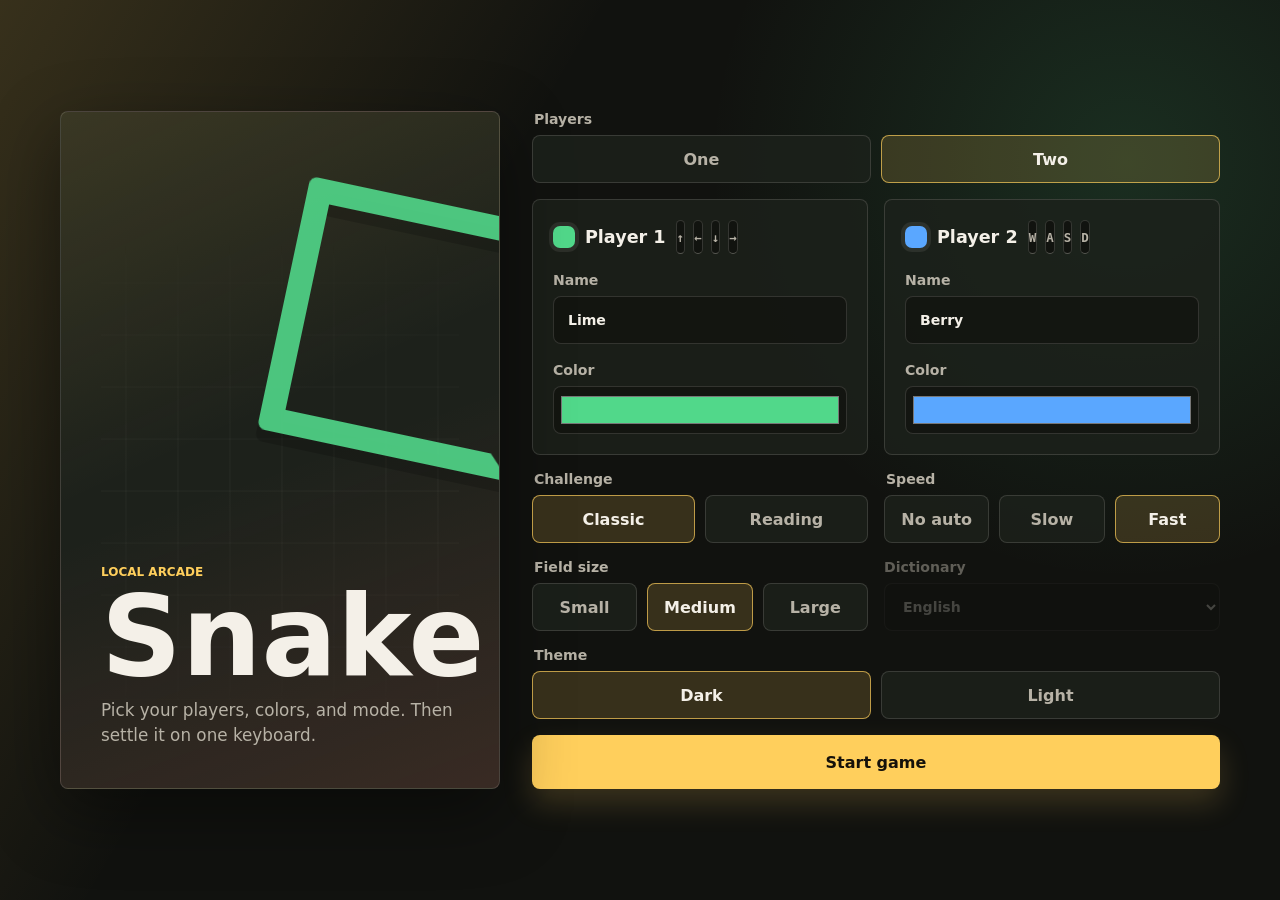
==== index.html @ 1e45e412 "refactor folder structure" ====
<!doctype html>
<html lang="en">
  <head>
    <meta charset="utf-8">
    <meta name="viewport" content="width=device-width, initial-scale=1">
    <title>Local Snake</title>
    <link rel="stylesheet" href="styles/common.css">
    <link rel="stylesheet" href="styles/setup.css">
    <link rel="stylesheet" href="styles/game.css">
  </head>
  <body>
    <main class="shell">
      <section id="setupScreen" class="setup-screen" aria-labelledby="setupTitle">
        <div class="setup-copy">
          <p class="eyebrow">Local arcade</p>
          <h1 id="setupTitle">Snake</h1>
          <p class="lede">Pick your players, colors, and mode. Then settle it on one keyboard.</p>
        </div>

        <form id="setupForm" class="setup-form">
          <fieldset class="mode-picker">
            <legend>Players</legend>
            <label>
              <input type="radio" name="mode" value="1">
              <span>One</span>
            </label>
            <label>
              <input type="radio" name="mode" value="2" checked>
              <span>Two</span>
            </label>
          </fieldset>

          <div class="player-grid">
            <section class="player-panel" aria-labelledby="playerOneTitle">
              <div class="player-heading">
                <span class="player-mark" data-player="0"></span>
                <h2 id="playerOneTitle">Player 1</h2>
                <div class="key-row" data-controls-player="0" aria-label="Player 1 controls"></div>
              </div>

              <label class="field">
                <span>Name</span>
                <input id="playerOneName" name="playerOneName" type="text" maxlength="16" autocomplete="off" value="Lime">
              </label>

              <label class="field">
                <span>Color</span>
                <input id="playerOneColor" name="playerOneColor" type="color" value="#51d88a">
              </label>

            </section>

            <section class="player-panel" id="playerTwoPanel" aria-labelledby="playerTwoTitle">
              <div class="player-heading">
                <span class="player-mark" data-player="1"></span>
                <h2 id="playerTwoTitle">Player 2</h2>
                <div class="key-row" data-controls-player="1" aria-label="Player 2 controls"></div>
              </div>

              <label class="field">
                <span>Name</span>
                <input id="playerTwoName" name="playerTwoName" type="text" maxlength="16" autocomplete="off" value="Berry">
              </label>

              <label class="field">
                <span>Color</span>
                <input id="playerTwoColor" name="playerTwoColor" type="color" value="#5aa7ff">
              </label>
            </section>
          </div>

          <div class="settings-grid">
            <fieldset class="setting-picker setting-picker--two">
              <legend>Challenge</legend>
              <label>
                <input type="radio" name="challenge" value="classic" checked>
                <span>Classic</span>
              </label>
              <label>
                <input type="radio" name="challenge" value="reading">
                <span>Reading</span>
              </label>
            </fieldset>

            <fieldset class="setting-picker setting-picker--three">
              <legend>Speed</legend>
              <label>
                <input type="radio" name="speed" value="manual">
                <span>No auto</span>
              </label>
              <label>
                <input type="radio" name="speed" value="slow">
                <span>Slow</span>
              </label>
              <label>
                <input type="radio" name="speed" value="fast" checked>
                <span>Fast</span>
              </label>
            </fieldset>

            <fieldset class="setting-picker setting-picker--three">
              <legend>Field size</legend>
              <label>
                <input type="radio" name="fieldSize" value="small">
                <span>Small</span>
              </label>
              <label>
                <input type="radio" name="fieldSize" value="medium" checked>
                <span>Medium</span>
              </label>
              <label>
                <input type="radio" name="fieldSize" value="large">
                <span>Large</span>
              </label>
            </fieldset>

            <label class="field setting-field" id="dictionaryField">
              <span>Dictionary</span>
              <select id="dictionarySelect" name="dictionaryId"></select>
            </label>

            <fieldset class="setting-picker setting-picker--two setting-picker--wide">
              <legend>Theme</legend>
              <label>
                <input type="radio" name="theme" value="dark" checked>
                <span>Dark</span>
              </label>
              <label>
                <input type="radio" name="theme" value="light">
                <span>Light</span>
              </label>
            </fieldset>
          </div>

          <button class="primary-button" type="submit">Start game</button>
        </form>
      </section>

      <section id="gameScreen" class="game-screen is-hidden" aria-labelledby="gameTitle">
        <header class="game-header">
          <div id="readingPrompt" class="reading-prompt is-hidden" aria-live="polite">
            <strong id="targetWord">APPLE</strong>
          </div>
          <div class="scoreboard" id="scoreboard" aria-live="polite"></div>
          <div class="toolbar" aria-label="Game controls">
            <button id="pauseButton" class="icon-button" type="button" aria-label="Pause">
              <span aria-hidden="true">||</span>
            </button>
            <button id="restartButton" class="icon-button" type="button" aria-label="Restart">
              <span aria-hidden="true">&#8635;</span>
            </button>
            <button id="setupButton" class="icon-button" type="button" aria-label="Setup">
              <span aria-hidden="true">&#9881;</span>
            </button>
          </div>
        </header>

        <div class="arena-wrap">
          <canvas id="gameCanvas" width="960" height="672"></canvas>
          <div id="overlay" class="overlay is-hidden" role="status" aria-live="assertive">
            <p id="overlayKicker" class="eyebrow">Paused</p>
            <h2 id="overlayTitle">Game paused</h2>
            <p id="overlayText">Press resume when you are ready.</p>
            <button id="overlayButton" class="primary-button" type="button">Resume</button>
          </div>
        </div>
      </section>
    </main>

    <script src="src/boot.js"></script>
  </body>
</html>
---- styles/common.css ----
:root {
  color-scheme: dark;
  --bg: #11120f;
  --panel: #1d211b;
  --panel-strong: #252b23;
  --text: #f4f0e8;
  --muted: #b7b2a6;
  --line: rgba(244, 240, 232, 0.14);
  --shadow: 0 24px 70px rgba(0, 0, 0, 0.42);
  --accent: #ffcf5c;
  --danger: #ff6f61;
  --surface: rgba(29, 33, 27, 0.82);
  --surface-strong: rgba(17, 18, 15, 0.72);
  --key-bg: rgba(17, 18, 15, 0.86);
  --key-border: rgba(244, 240, 232, 0.16);
  --key-border-strong: rgba(244, 240, 232, 0.3);
  --canvas-bg: #090a08;
  --canvas-grid: rgba(244, 240, 232, 0.18);
  --canvas-border: rgba(255, 207, 92, 0.34);
  --overlay-bg: rgba(9, 10, 8, 0.78);
  --dead-snake: #74756d;
  --eye: #11120f;
  --dead-eye: #2f312b;
  --skull: #f4f0e8;
  --skull-detail: #11120f;
  --font-body: Inter, ui-sans-serif, system-ui, -apple-system, BlinkMacSystemFont, "Segoe UI", sans-serif;
  --font-mono: ui-monospace, SFMono-Regular, Menlo, Monaco, Consolas, monospace;
  --page-max-width: 1160px;
  --page-gutter: 32px;
  --page-padding-block: 32px;
  --radius: 8px;
  --radius-small: 7px;
  --control-height: 48px;
  --primary-button-height: 54px;
  --icon-button-size: 46px;
  --title-size: clamp(3rem, 9vw, 7rem);
  --game-title-size: clamp(2.2rem, 7vw, 4.8rem);
  --target-word-size: clamp(1.6rem, 5vw, 2.8rem);
}

:root[data-theme="light"] {
  color-scheme: light;
  --bg: #f4f0e8;
  --panel: #fffaf0;
  --panel-strong: #f1eadf;
  --text: #171a14;
  --muted: #62685f;
  --line: rgba(17, 18, 15, 0.16);
  --shadow: 0 24px 70px rgba(42, 35, 22, 0.18);
  --accent: #c98217;
  --danger: #c94f42;
  --surface: rgba(255, 252, 245, 0.9);
  --surface-strong: rgba(255, 255, 255, 0.74);
  --key-bg: rgba(248, 244, 235, 0.94);
  --key-border: rgba(17, 18, 15, 0.16);
  --key-border-strong: rgba(17, 18, 15, 0.28);
  --canvas-bg: #faf6ec;
  --canvas-grid: rgba(55, 59, 50, 0.22);
  --canvas-border: rgba(201, 130, 23, 0.5);
  --overlay-bg: rgba(250, 246, 236, 0.82);
  --dead-snake: #9b9d92;
  --eye: #11120f;
  --dead-eye: #676a61;
  --skull: #171a14;
  --skull-detail: #faf6ec;
}

* {
  box-sizing: border-box;
}

html,
body {
  min-height: 100%;
}

body {
  margin: 0;
  color: var(--text);
  font-family: var(--font-body);
  background:
    linear-gradient(120deg, rgba(255, 207, 92, 0.16), transparent 34%),
    radial-gradient(circle at 88% 18%, rgba(81, 216, 138, 0.14), transparent 31%),
    var(--bg);
}

button,
input,
select {
  font: inherit;
}

button {
  cursor: pointer;
}

.shell {
  width: min(var(--page-max-width), calc(100% - var(--page-gutter)));
  min-height: 100vh;
  margin: 0 auto;
  padding: var(--page-padding-block) 0;
  display: grid;
  place-items: center;
}

.setup-screen,
.game-screen {
  width: 100%;
}

.eyebrow {
  margin: 0 0 8px;
  color: var(--accent);
  font-size: 0.75rem;
  font-weight: 800;
  letter-spacing: 0;
  text-transform: uppercase;
}

h1,
h2,
p {
  margin-top: 0;
}

h1 {
  margin-bottom: 12px;
  font-size: var(--title-size);
  line-height: 0.88;
  letter-spacing: 0;
}

h2 {
  margin-bottom: 0;
  font-size: 1.1rem;
  letter-spacing: 0;
}

.player-mark {
  width: 22px;
  height: 22px;
  flex: 0 0 auto;
  border-radius: var(--radius-small);
  background: var(--snake-color, #51d88a);
  box-shadow: 0 0 0 4px rgba(244, 240, 232, 0.08);
}

.primary-button {
  min-height: var(--primary-button-height);
  border: 0;
  border-radius: var(--radius);
  padding: 0 22px;
  color: #15110a;
  background: var(--accent);
  font-weight: 900;
  box-shadow: 0 14px 30px rgba(255, 207, 92, 0.18);
}

.mode-picker input:focus-visible + span,
.setting-picker input:focus-visible + span,
.primary-button:focus-visible,
.icon-button:focus-visible,
.field input:focus-visible,
.field select:focus-visible {
  outline: 3px solid rgba(255, 207, 92, 0.56);
  outline-offset: 3px;
}

.is-hidden {
  display: none !important;
}

@media (max-width: 840px) {
  .shell {
    width: min(100% - 20px, 720px);
    padding: 16px 0;
  }
}

@media (max-width: 520px) {
  .shell {
    width: 100%;
    padding: 0;
  }

  .primary-button {
    border-radius: 0;
  }
}
---- styles/setup.css ----
.setup-screen {
  display: grid;
  grid-template-columns: minmax(260px, 0.78fr) minmax(320px, 1.22fr);
  gap: 32px;
  align-items: stretch;
}

.setup-copy {
  min-height: 560px;
  padding: 40px;
  border: 1px solid var(--line);
  background:
    linear-gradient(155deg, rgba(255, 207, 92, 0.13), transparent 45%),
    linear-gradient(340deg, rgba(255, 111, 97, 0.12), transparent 48%),
    var(--panel);
  border-radius: var(--radius);
  box-shadow: var(--shadow);
  display: flex;
  flex-direction: column;
  justify-content: flex-end;
  overflow: hidden;
  position: relative;
}

.setup-copy::before {
  content: "";
  position: absolute;
  inset: 40px;
  border-radius: var(--radius);
  background:
    linear-gradient(90deg, transparent 46%, rgba(244, 240, 232, 0.1) 48%, transparent 50%),
    linear-gradient(0deg, transparent 46%, rgba(244, 240, 232, 0.1) 48%, transparent 50%);
  background-size: 52px 52px;
  mask-image: linear-gradient(180deg, transparent 8%, black 55%, transparent);
  opacity: 0.45;
}

.setup-copy::after {
  content: "";
  width: 210px;
  height: 210px;
  border: 24px solid rgba(81, 216, 138, 0.9);
  border-right-color: transparent;
  border-radius: var(--radius);
  position: absolute;
  right: -40px;
  top: 88px;
  transform: rotate(12deg);
  filter: drop-shadow(0 12px 0 rgba(0, 0, 0, 0.2));
}

.setup-copy > * {
  position: relative;
  z-index: 1;
}

.lede {
  max-width: 390px;
  margin-bottom: 0;
  color: var(--muted);
  font-size: 1.05rem;
  line-height: 1.5;
}

.setup-form {
  display: grid;
  gap: 16px;
}

fieldset {
  margin: 0;
  padding: 0;
  border: 0;
}

.mode-picker,
.setting-picker {
  display: grid;
  gap: 10px;
}

.mode-picker {
  grid-template-columns: repeat(2, minmax(0, 1fr));
}

.setting-picker--two {
  grid-template-columns: repeat(2, minmax(0, 1fr));
}

.setting-picker--three {
  grid-template-columns: repeat(3, minmax(0, 1fr));
}

.mode-picker legend,
.setting-picker legend {
  grid-column: 1 / -1;
  margin-bottom: 8px;
  color: var(--muted);
  font-size: 0.88rem;
  font-weight: 700;
}

.mode-picker label,
.setting-picker label {
  position: relative;
}

.mode-picker input,
.setting-picker input {
  position: absolute;
  opacity: 0;
}

.mode-picker span,
.setting-picker span {
  min-height: 48px;
  border: 1px solid var(--line);
  border-radius: var(--radius);
  background: var(--surface);
  display: grid;
  place-items: center;
  color: var(--muted);
  font-weight: 800;
  transition:
    border-color 160ms ease,
    background 160ms ease,
    color 160ms ease,
    transform 160ms ease;
}

.mode-picker input:checked + span,
.setting-picker input:checked + span {
  border-color: rgba(255, 207, 92, 0.68);
  background: rgba(255, 207, 92, 0.16);
  color: var(--text);
}

.settings-grid {
  display: grid;
  grid-template-columns: repeat(2, minmax(0, 1fr));
  gap: 16px;
}

.setting-picker--wide {
  grid-column: 1 / -1;
}

.setting-field {
  min-width: 0;
}

.player-grid {
  display: grid;
  grid-template-columns: repeat(2, minmax(0, 1fr));
  gap: 16px;
}

.player-panel {
  min-width: 0;
  padding: 20px;
  border: 1px solid var(--line);
  border-radius: var(--radius);
  background: var(--surface);
  display: grid;
  gap: 18px;
}

.player-panel.is-disabled {
  opacity: 0.45;
}

.player-heading {
  display: flex;
  gap: 10px;
  align-items: center;
}

.field {
  display: grid;
  gap: 8px;
  color: var(--muted);
  font-size: 0.88rem;
  font-weight: 700;
}

.field input,
.field select {
  width: 100%;
  min-width: 0;
  height: var(--control-height);
  border: 1px solid var(--line);
  border-radius: var(--radius);
  color: var(--text);
  background: var(--surface-strong);
}

.field input[type="text"],
.field select {
  padding: 0 14px;
}

.field input[type="color"] {
  padding: 5px;
}

.field select:disabled,
.field.is-disabled {
  opacity: 0.48;
}

.key-row {
  display: grid;
  grid-template-columns: repeat(4, 1fr);
  gap: 8px;
}

kbd {
  min-width: 0;
  height: 34px;
  border: 1px solid var(--key-border);
  border-bottom-color: var(--key-border-strong);
  border-radius: var(--radius-small);
  background: var(--key-bg);
  color: var(--muted);
  display: grid;
  place-items: center;
  font-family: ui-monospace, SFMono-Regular, Menlo, Monaco, Consolas, monospace;
  font-size: 0.78rem;
  font-weight: 800;
}

@media (max-width: 840px) {
  .setup-screen {
    grid-template-columns: 1fr;
  }

  .setup-copy {
    min-height: 290px;
    padding: 26px;
  }

  .setup-copy::after {
    width: 150px;
    height: 150px;
    border-width: 18px;
    right: -44px;
    top: 40px;
  }

  .player-grid {
    grid-template-columns: 1fr;
  }

  .settings-grid {
    grid-template-columns: 1fr;
  }

  .setting-picker--wide {
    grid-column: auto;
  }
}

@media (max-width: 520px) {
  .setup-copy,
  .player-panel,
  .mode-picker span,
  .setting-picker span,
  .field input,
  .field select {
    border-radius: 0;
  }

  .setup-form {
    gap: 10px;
    padding: 0 10px 10px;
  }

  .setup-copy {
    min-height: 240px;
    border-left: 0;
    border-right: 0;
  }

  .setup-copy::after {
    width: 128px;
    height: 128px;
    border-width: 16px;
    top: -18px;
    right: -86px;
  }
}
---- styles/game.css ----
.game-screen {
  display: grid;
  gap: 16px;
}

.game-header {
  display: flex;
  justify-content: space-between;
  align-items: center;
  gap: 20px;
}

.game-header h1 {
  margin: 0;
  font-size: var(--game-title-size);
}

.toolbar {
  display: flex;
  gap: 8px;
}

.icon-button {
  width: var(--icon-button-size);
  height: var(--icon-button-size);
  border: 1px solid var(--line);
  border-radius: var(--radius);
  color: var(--text);
  background: var(--surface);
  display: grid;
  place-items: center;
  font-size: 1.18rem;
  font-weight: 900;
}

.scoreboard {
  display: grid;
  grid-template-columns: repeat(2, minmax(0, 1fr));
  gap: 12px;
}

.score-card {
  min-width: 0;
  border: 1px solid var(--line);
  border-radius: var(--radius);
  background: var(--surface);
  padding: 14px 16px;
  display: flex;
  justify-content: space-between;
  align-items: center;
  gap: 14px;
}

.score-name {
  min-width: 0;
  display: flex;
  align-items: center;
  gap: 10px;
  color: var(--muted);
  font-weight: 800;
}

.score-name span:last-child {
  overflow: hidden;
  text-overflow: ellipsis;
  white-space: nowrap;
}

.score-value {
  color: var(--text);
  font-size: 1.35rem;
  font-weight: 950;
}

.reading-prompt {
  width: min(50%, var(--arena-preferred-width, 150px));
  justify-self: center;
  border: 1px solid var(--line);
  border-radius: var(--radius);
  background: var(--surface);
  padding: 12px 16px;
  display: flex;
  justify-content: center;
  align-items: baseline;
  gap: 12px;
}

.reading-prompt span {
  color: var(--muted);
  font-size: 0.82rem;
  font-weight: 800;
  text-transform: uppercase;
}

.reading-prompt strong {
  color: var(--accent);
  font-size: var(--target-word-size);
  line-height: 1;
  letter-spacing: 0;
}

.arena-wrap {
  width: 100%;
  justify-self: center;
  aspect-ratio: 10 / 7;
  border: 1px solid var(--line);
  border-radius: var(--radius);
  background: var(--canvas-bg);
  box-shadow: var(--shadow);
  overflow: hidden;
  position: relative;
}

canvas {
  width: 100%;
  height: 100%;
  display: block;
}

.overlay {
  position: absolute;
  inset: 0;
  padding: 24px;
  background: var(--overlay-bg);
  backdrop-filter: blur(8px);
  display: grid;
  place-content: center;
  justify-items: center;
  text-align: center;
}

.overlay h2 {
  max-width: 560px;
  margin: 0 0 10px;
  font-size: clamp(2rem, 5vw, 4rem);
  line-height: 0.96;
}

.overlay p:not(.eyebrow) {
  max-width: 430px;
  margin-bottom: 20px;
  color: var(--muted);
}

@media (max-width: 840px) {
  .scoreboard {
    grid-template-columns: 1fr;
  }

  .game-header {
    align-items: flex-end;
  }
}

@media (max-width: 520px) {
  .game-screen {
    gap: 10px;
    padding: 0 10px 10px;
  }

  .icon-button,
  .score-card,
  .reading-prompt,
  .arena-wrap {
    border-radius: 0;
  }

  .game-header {
    padding: 12px 10px 0;
  }

  .toolbar {
    gap: 6px;
  }

  .icon-button {
    width: 42px;
    height: 42px;
  }
}
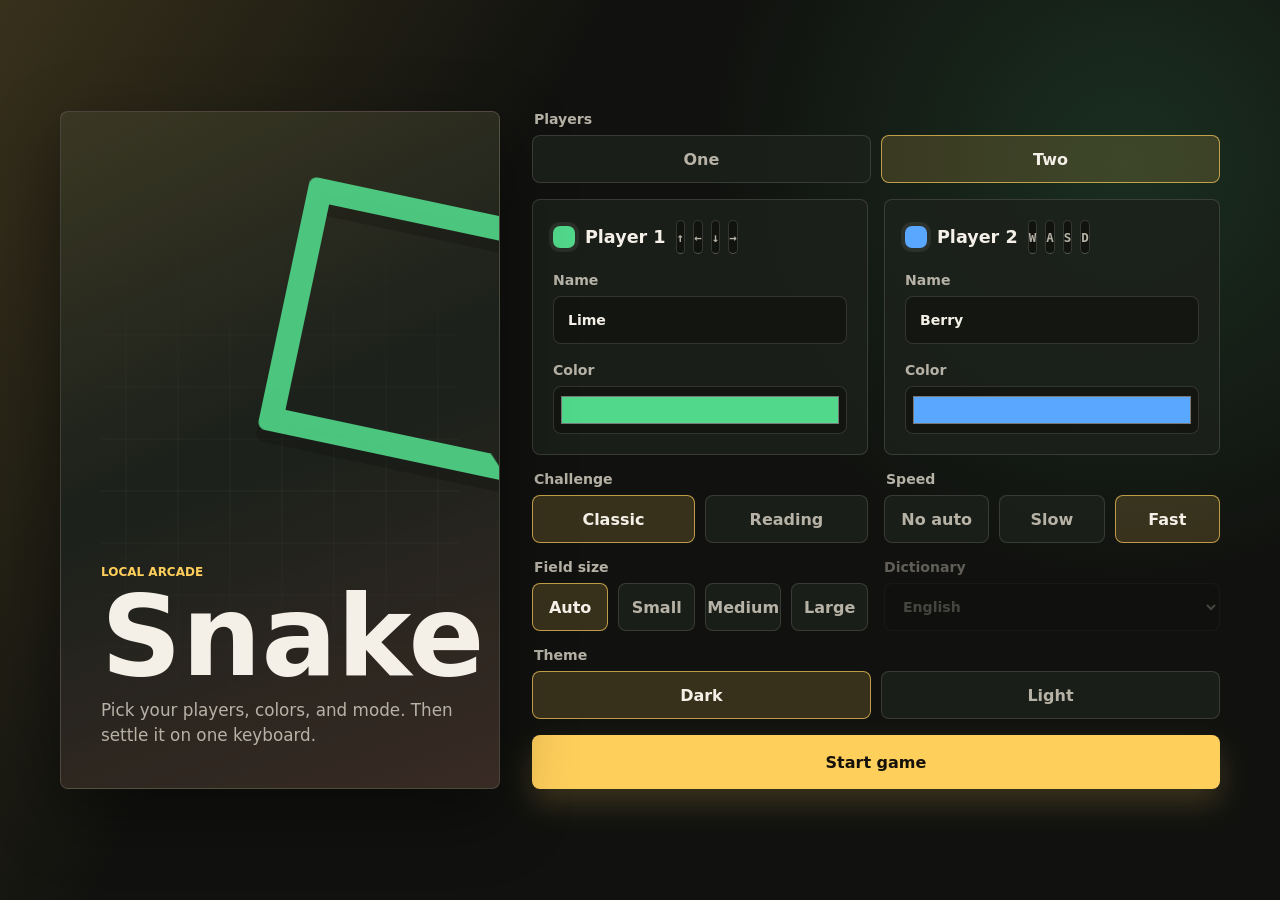
==== commit 4870ddd4: "add mobile mode" ====
--- a/index.html
+++ b/index.html
@@ -98,14 +98,18 @@
               </label>
             </fieldset>
 
-            <fieldset class="setting-picker setting-picker--three">
+            <fieldset class="setting-picker setting-picker--four">
               <legend>Field size</legend>
+              <label>
+                <input type="radio" name="fieldSize" value="auto" checked>
+                <span>Auto</span>
+              </label>
               <label>
                 <input type="radio" name="fieldSize" value="small">
                 <span>Small</span>
               </label>
               <label>
-                <input type="radio" name="fieldSize" value="medium" checked>
+                <input type="radio" name="fieldSize" value="medium">
                 <span>Medium</span>
               </label>
               <label>
@@ -164,6 +168,21 @@
             <button id="overlayButton" class="primary-button" type="button">Resume</button>
           </div>
         </div>
+
+        <div id="mobileControls" class="mobile-controls is-hidden" aria-label="Mobile controls">
+          <button class="mobile-control" type="button" data-dir="up" aria-label="Move up">
+            <span aria-hidden="true">&#8593;</span>
+          </button>
+          <button class="mobile-control" type="button" data-dir="left" aria-label="Move left">
+            <span aria-hidden="true">&#8592;</span>
+          </button>
+          <button class="mobile-control" type="button" data-dir="down" aria-label="Move down">
+            <span aria-hidden="true">&#8595;</span>
+          </button>
+          <button class="mobile-control" type="button" data-dir="right" aria-label="Move right">
+            <span aria-hidden="true">&#8594;</span>
+          </button>
+        </div>
       </section>
     </main>
 
--- a/styles/common.css
+++ b/styles/common.css
@@ -160,6 +160,7 @@
 .setting-picker input:focus-visible + span,
 .primary-button:focus-visible,
 .icon-button:focus-visible,
+.mobile-control:focus-visible,
 .field input:focus-visible,
 .field select:focus-visible {
   outline: 3px solid rgba(255, 207, 92, 0.56);
@@ -183,6 +184,12 @@
     padding: 0;
   }
 
+  :root.is-phone-mode {
+    --page-gutter: 0;
+    --page-padding-block: 0;
+    --target-word-size: clamp(1.35rem, 8vw, 2.2rem);
+  }
+
   .primary-button {
     border-radius: 0;
   }
--- a/styles/setup.css
+++ b/styles/setup.css
@@ -91,6 +91,10 @@
   grid-template-columns: repeat(3, minmax(0, 1fr));
 }
 
+.setting-picker--four {
+  grid-template-columns: repeat(4, minmax(0, 1fr));
+}
+
 .mode-picker legend,
 .setting-picker legend {
   grid-column: 1 / -1;
@@ -167,6 +171,11 @@
 
 .player-panel.is-disabled {
   opacity: 0.45;
+}
+
+:root.is-phone-mode .mode-picker,
+:root.is-phone-mode .player-panel.is-phone-hidden {
+  display: none;
 }
 
 .player-heading {
--- a/styles/game.css
+++ b/styles/game.css
@@ -115,6 +115,60 @@
   width: 100%;
   height: 100%;
   display: block;
+}
+
+.mobile-controls {
+  display: none;
+  justify-self: center;
+  grid-template-areas:
+    ". up ."
+    "left down right";
+  grid-template-columns: repeat(3, 64px);
+  gap: 10px;
+  padding: 2px 0 4px;
+  touch-action: manipulation;
+}
+
+.mobile-control {
+  width: 64px;
+  height: 58px;
+  border: 1px solid var(--line);
+  border-radius: var(--radius);
+  color: var(--text);
+  background: var(--surface);
+  display: grid;
+  place-items: center;
+  font-size: 1.55rem;
+  font-weight: 950;
+}
+
+.mobile-control[data-dir="up"] {
+  grid-area: up;
+}
+
+.mobile-control[data-dir="left"] {
+  grid-area: left;
+}
+
+.mobile-control[data-dir="down"] {
+  grid-area: down;
+}
+
+.mobile-control[data-dir="right"] {
+  grid-area: right;
+}
+
+.mobile-control:active {
+  transform: translateY(1px);
+  background: rgba(255, 207, 92, 0.16);
+}
+
+:root.is-phone-mode .arena-wrap {
+  touch-action: none;
+}
+
+:root.is-phone-mode .mobile-controls:not(.is-hidden) {
+  display: grid;
 }
 
 .overlay {
@@ -158,15 +212,45 @@
     padding: 0 10px 10px;
   }
 
+  :root.is-phone-mode .game-screen {
+    min-height: 100svh;
+    align-content: start;
+  }
+
   .icon-button,
   .score-card,
   .reading-prompt,
-  .arena-wrap {
+  .arena-wrap,
+  .mobile-control {
     border-radius: 0;
   }
 
   .game-header {
-    padding: 12px 10px 0;
+    display: grid;
+    grid-template-columns: minmax(0, 1fr) auto;
+    align-items: center;
+    gap: 8px;
+    padding: 10px 10px 0;
+  }
+
+  .reading-prompt {
+    grid-column: 1 / -1;
+    width: 100%;
+    order: -1;
+    padding: 9px 12px;
+  }
+
+  .scoreboard {
+    min-width: 0;
+  }
+
+  .score-card {
+    min-height: 44px;
+    padding: 9px 11px;
+  }
+
+  .score-value {
+    font-size: 1.08rem;
   }
 
   .toolbar {
@@ -177,4 +261,5 @@
     width: 42px;
     height: 42px;
   }
-}
+
+}
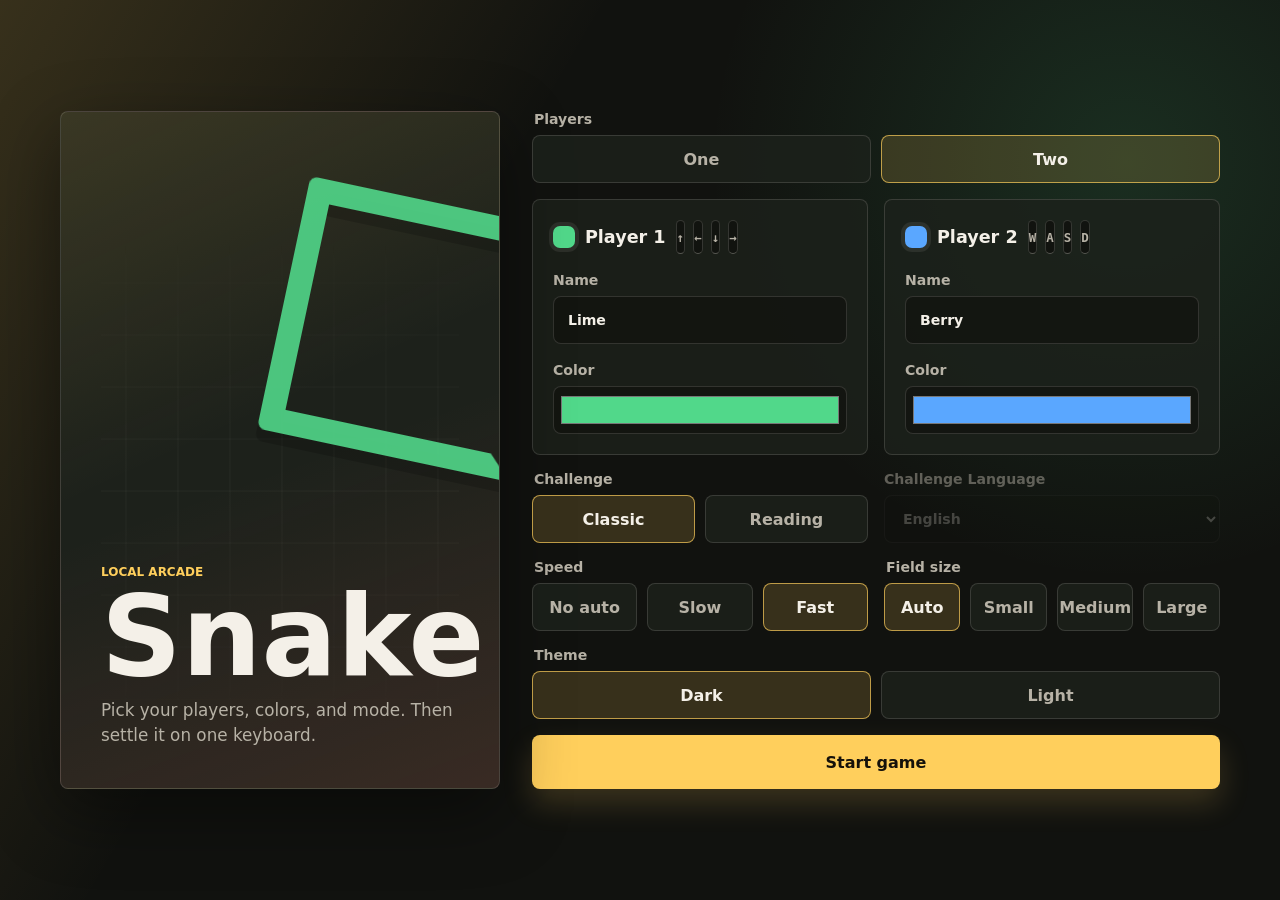
==== commit d1ee79bf: "move dictionary language closer to mode settings" ====
--- a/index.html
+++ b/index.html
@@ -9,6 +9,25 @@
     <link rel="stylesheet" href="styles/game.css">
   </head>
   <body>
+    <div id="bootLoader" class="boot-loader" role="status" aria-live="polite" hidden>
+      <div class="boot-loader__panel">
+        <p class="eyebrow">Loading</p>
+        <div class="boot-loader__title">Snake</div>
+        <div
+          id="bootProgress"
+          class="boot-progress"
+          role="progressbar"
+          aria-label="Loading progress"
+          aria-valuemin="0"
+          aria-valuemax="100"
+          aria-valuenow="0"
+        >
+          <span id="bootProgressBar"></span>
+        </div>
+        <p id="bootProgressText" class="boot-loader__text">Preparing game</p>
+      </div>
+    </div>
+
     <main class="shell">
       <section id="setupScreen" class="setup-screen" aria-labelledby="setupTitle">
         <div class="setup-copy">
@@ -82,6 +101,11 @@
               </label>
             </fieldset>
 
+            <label class="field setting-field" id="dictionaryField">
+              <span>Challenge Language</span>
+              <select id="dictionarySelect" name="dictionaryId"></select>
+            </label>
+
             <fieldset class="setting-picker setting-picker--three">
               <legend>Speed</legend>
               <label>
@@ -117,11 +141,6 @@
                 <span>Large</span>
               </label>
             </fieldset>
-
-            <label class="field setting-field" id="dictionaryField">
-              <span>Dictionary</span>
-              <select id="dictionarySelect" name="dictionaryId"></select>
-            </label>
 
             <fieldset class="setting-picker setting-picker--two setting-picker--wide">
               <legend>Theme</legend>
--- a/styles/common.css
+++ b/styles/common.css
@@ -36,6 +36,8 @@
   --title-size: clamp(3rem, 9vw, 7rem);
   --game-title-size: clamp(2.2rem, 7vw, 4.8rem);
   --target-word-size: clamp(1.6rem, 5vw, 2.8rem);
+  --visible-viewport-height: 100vh;
+  --phone-top-inset: 0px;
 }
 
 :root[data-theme="light"] {
@@ -171,6 +173,64 @@
   display: none !important;
 }
 
+.boot-loader {
+  position: fixed;
+  inset: 0;
+  z-index: 1000;
+  display: grid;
+  place-items: center;
+  padding: 24px;
+  color: var(--text);
+  background:
+    linear-gradient(120deg, rgba(255, 207, 92, 0.18), transparent 36%),
+    radial-gradient(circle at 78% 22%, rgba(81, 216, 138, 0.18), transparent 30%),
+    var(--bg);
+  transition: opacity 180ms ease, visibility 180ms ease;
+}
+
+.boot-loader.is-complete {
+  visibility: hidden;
+  opacity: 0;
+  pointer-events: none;
+}
+
+.boot-loader__panel {
+  width: min(360px, 100%);
+}
+
+.boot-loader__title {
+  margin-bottom: 22px;
+  font-size: clamp(3rem, 12vw, 5.2rem);
+  font-weight: 950;
+  line-height: 0.86;
+  letter-spacing: 0;
+}
+
+.boot-progress {
+  height: 12px;
+  border: 1px solid var(--line);
+  border-radius: var(--radius);
+  padding: 2px;
+  background: var(--surface-strong);
+  overflow: hidden;
+}
+
+.boot-progress span {
+  display: block;
+  width: 0;
+  height: 100%;
+  border-radius: calc(var(--radius) - 3px);
+  background: var(--accent);
+  transition: width 140ms ease;
+}
+
+.boot-loader__text {
+  margin: 12px 0 0;
+  color: var(--muted);
+  font-size: 0.9rem;
+  font-weight: 800;
+}
+
 @media (max-width: 840px) {
   .shell {
     width: min(100% - 20px, 720px);
@@ -190,6 +250,10 @@
     --target-word-size: clamp(1.35rem, 8vw, 2.2rem);
   }
 
+  :root.is-phone-mode .shell {
+    min-height: var(--visible-viewport-height, 100svh);
+  }
+
   .primary-button {
     border-radius: 0;
   }
--- a/styles/game.css
+++ b/styles/game.css
@@ -213,8 +213,9 @@
   }
 
   :root.is-phone-mode .game-screen {
-    min-height: 100svh;
+    min-height: var(--visible-viewport-height, 100svh);
     align-content: start;
+    padding-top: calc(env(safe-area-inset-top, 0px) + var(--phone-top-inset, 0px));
   }
 
   .icon-button,
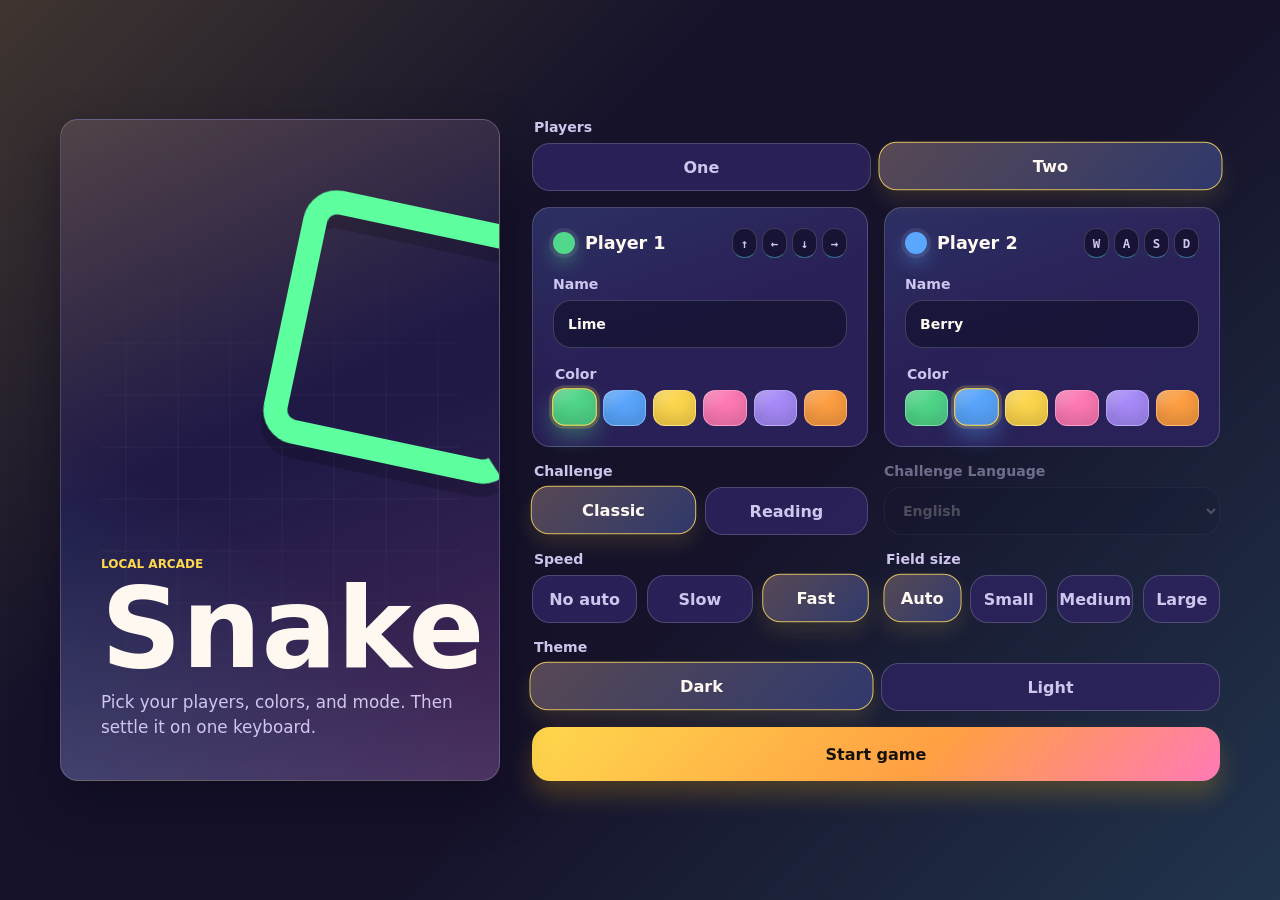
==== commit 73190b8c: "refine setup screen ui" ====
--- a/index.html
+++ b/index.html
@@ -62,10 +62,10 @@
                 <input id="playerOneName" name="playerOneName" type="text" maxlength="16" autocomplete="off" value="Lime">
               </label>
 
-              <label class="field">
-                <span>Color</span>
-                <input id="playerOneColor" name="playerOneColor" type="color" value="#51d88a">
-              </label>
+              <fieldset class="field color-field" data-color-picker="0">
+                <legend>Color</legend>
+                <div class="color-options" data-color-options></div>
+              </fieldset>
 
             </section>
 
@@ -81,10 +81,10 @@
                 <input id="playerTwoName" name="playerTwoName" type="text" maxlength="16" autocomplete="off" value="Berry">
               </label>
 
-              <label class="field">
-                <span>Color</span>
-                <input id="playerTwoColor" name="playerTwoColor" type="color" value="#5aa7ff">
-              </label>
+              <fieldset class="field color-field" data-color-picker="1">
+                <legend>Color</legend>
+                <div class="color-options" data-color-options></div>
+              </fieldset>
             </section>
           </div>
 
--- a/styles/common.css
+++ b/styles/common.css
@@ -1,35 +1,39 @@
 :root {
   color-scheme: dark;
-  --bg: #11120f;
-  --panel: #1d211b;
-  --panel-strong: #252b23;
-  --text: #f4f0e8;
-  --muted: #b7b2a6;
-  --line: rgba(244, 240, 232, 0.14);
-  --shadow: 0 24px 70px rgba(0, 0, 0, 0.42);
-  --accent: #ffcf5c;
-  --danger: #ff6f61;
-  --surface: rgba(29, 33, 27, 0.82);
-  --surface-strong: rgba(17, 18, 15, 0.72);
-  --key-bg: rgba(17, 18, 15, 0.86);
-  --key-border: rgba(244, 240, 232, 0.16);
-  --key-border-strong: rgba(244, 240, 232, 0.3);
-  --canvas-bg: #090a08;
-  --canvas-grid: rgba(244, 240, 232, 0.18);
-  --canvas-border: rgba(255, 207, 92, 0.34);
-  --overlay-bg: rgba(9, 10, 8, 0.78);
-  --dead-snake: #74756d;
-  --eye: #11120f;
-  --dead-eye: #2f312b;
-  --skull: #f4f0e8;
-  --skull-detail: #11120f;
+  --bg: #15122a;
+  --panel: #201946;
+  --panel-strong: #2a2258;
+  --text: #fff8f0;
+  --muted: #cfc6ee;
+  --line: rgba(255, 248, 240, 0.18);
+  --shadow: 0 22px 48px rgba(7, 5, 22, 0.38);
+  --accent: #ffd84d;
+  --accent-2: #62e6ff;
+  --accent-3: #ff7ab6;
+  --success: #5dff9f;
+  --danger: #ff6b7d;
+  --surface: rgba(45, 36, 95, 0.86);
+  --surface-strong: rgba(20, 18, 48, 0.74);
+  --key-bg: rgba(20, 18, 48, 0.88);
+  --key-border: rgba(255, 248, 240, 0.18);
+  --key-border-strong: rgba(98, 230, 255, 0.42);
+  --canvas-bg: #0d1020;
+  --canvas-grid: rgba(255, 248, 240, 0.16);
+  --canvas-border: rgba(98, 230, 255, 0.48);
+  --overlay-bg: rgba(12, 10, 28, 0.78);
+  --dead-snake: #8580a1;
+  --eye: #161026;
+  --dead-eye: #3c3851;
+  --skull: #fff8f0;
+  --skull-detail: #161026;
   --font-body: Inter, ui-sans-serif, system-ui, -apple-system, BlinkMacSystemFont, "Segoe UI", sans-serif;
   --font-mono: ui-monospace, SFMono-Regular, Menlo, Monaco, Consolas, monospace;
   --page-max-width: 1160px;
   --page-gutter: 32px;
   --page-padding-block: 32px;
-  --radius: 8px;
-  --radius-small: 7px;
+  --radius: 18px;
+  --radius-small: 12px;
+  --spring: 180ms cubic-bezier(0.2, 1.55, 0.35, 1);
   --control-height: 48px;
   --primary-button-height: 54px;
   --icon-button-size: 46px;
@@ -42,29 +46,32 @@
 
 :root[data-theme="light"] {
   color-scheme: light;
-  --bg: #f4f0e8;
-  --panel: #fffaf0;
-  --panel-strong: #f1eadf;
-  --text: #171a14;
-  --muted: #62685f;
-  --line: rgba(17, 18, 15, 0.16);
-  --shadow: 0 24px 70px rgba(42, 35, 22, 0.18);
-  --accent: #c98217;
-  --danger: #c94f42;
-  --surface: rgba(255, 252, 245, 0.9);
-  --surface-strong: rgba(255, 255, 255, 0.74);
-  --key-bg: rgba(248, 244, 235, 0.94);
-  --key-border: rgba(17, 18, 15, 0.16);
-  --key-border-strong: rgba(17, 18, 15, 0.28);
-  --canvas-bg: #faf6ec;
-  --canvas-grid: rgba(55, 59, 50, 0.22);
-  --canvas-border: rgba(201, 130, 23, 0.5);
-  --overlay-bg: rgba(250, 246, 236, 0.82);
-  --dead-snake: #9b9d92;
-  --eye: #11120f;
-  --dead-eye: #676a61;
-  --skull: #171a14;
-  --skull-detail: #faf6ec;
+  --bg: #fff3c7;
+  --panel: #fff9df;
+  --panel-strong: #ffe9a6;
+  --text: #241b34;
+  --muted: #685a7c;
+  --line: rgba(36, 27, 52, 0.15);
+  --shadow: 0 20px 44px rgba(123, 73, 15, 0.18);
+  --accent: #f6b800;
+  --accent-2: #11b8da;
+  --accent-3: #f45b9a;
+  --success: #21c76b;
+  --danger: #e74f63;
+  --surface: rgba(255, 255, 255, 0.78);
+  --surface-strong: rgba(255, 248, 221, 0.86);
+  --key-bg: rgba(255, 255, 255, 0.9);
+  --key-border: rgba(36, 27, 52, 0.16);
+  --key-border-strong: rgba(17, 184, 218, 0.4);
+  --canvas-bg: #fff9df;
+  --canvas-grid: rgba(70, 53, 92, 0.22);
+  --canvas-border: rgba(244, 91, 154, 0.42);
+  --overlay-bg: rgba(255, 247, 215, 0.82);
+  --dead-snake: #a39ab0;
+  --eye: #241b34;
+  --dead-eye: #71687d;
+  --skull: #241b34;
+  --skull-detail: #fff9df;
 }
 
 * {
@@ -81,8 +88,8 @@
   color: var(--text);
   font-family: var(--font-body);
   background:
-    linear-gradient(120deg, rgba(255, 207, 92, 0.16), transparent 34%),
-    radial-gradient(circle at 88% 18%, rgba(81, 216, 138, 0.14), transparent 31%),
+    linear-gradient(135deg, rgba(255, 216, 77, 0.18), transparent 34%),
+    linear-gradient(315deg, rgba(98, 230, 255, 0.16), transparent 42%),
     var(--bg);
 }
 
@@ -94,6 +101,24 @@
 
 button {
   cursor: pointer;
+}
+
+button,
+.mode-picker span,
+.setting-picker span,
+.player-panel,
+.score-card,
+.reading-prompt,
+.arena-wrap,
+.field input,
+.field select,
+kbd {
+  transition:
+    transform var(--spring),
+    border-color 160ms ease,
+    background 160ms ease,
+    box-shadow 160ms ease,
+    color 160ms ease;
 }
 
 .shell {
@@ -144,7 +169,9 @@
   flex: 0 0 auto;
   border-radius: var(--radius-small);
   background: var(--snake-color, #51d88a);
-  box-shadow: 0 0 0 4px rgba(244, 240, 232, 0.08);
+  box-shadow:
+    0 0 0 4px rgba(255, 248, 240, 0.08),
+    0 8px 18px color-mix(in srgb, var(--snake-color, #51d88a) 42%, transparent);
 }
 
 .primary-button {
@@ -153,9 +180,24 @@
   border-radius: var(--radius);
   padding: 0 22px;
   color: #15110a;
-  background: var(--accent);
+  background: linear-gradient(135deg, var(--accent), #ff9f43 58%, var(--accent-3));
   font-weight: 900;
-  box-shadow: 0 14px 30px rgba(255, 207, 92, 0.18);
+  box-shadow: 0 14px 24px rgba(255, 184, 0, 0.22);
+  transition:
+    transform var(--spring),
+    box-shadow 160ms ease,
+    filter 160ms ease;
+}
+
+.primary-button:hover {
+  transform: translateY(-2px) scale(1.015);
+  filter: saturate(1.08);
+  box-shadow: 0 18px 30px rgba(255, 184, 0, 0.28);
+}
+
+.primary-button:active {
+  transform: translateY(1px) scale(0.985);
+  box-shadow: 0 9px 18px rgba(255, 184, 0, 0.22);
 }
 
 .mode-picker input:focus-visible + span,
@@ -164,7 +206,8 @@
 .icon-button:focus-visible,
 .mobile-control:focus-visible,
 .field input:focus-visible,
-.field select:focus-visible {
+.field select:focus-visible,
+.color-option input:focus-visible + .color-swatch {
   outline: 3px solid rgba(255, 207, 92, 0.56);
   outline-offset: 3px;
 }
@@ -182,8 +225,8 @@
   padding: 24px;
   color: var(--text);
   background:
-    linear-gradient(120deg, rgba(255, 207, 92, 0.18), transparent 36%),
-    radial-gradient(circle at 78% 22%, rgba(81, 216, 138, 0.18), transparent 30%),
+    linear-gradient(120deg, rgba(255, 216, 77, 0.2), transparent 36%),
+    linear-gradient(315deg, rgba(98, 230, 255, 0.18), transparent 42%),
     var(--bg);
   transition: opacity 180ms ease, visibility 180ms ease;
 }
@@ -220,7 +263,7 @@
   width: 0;
   height: 100%;
   border-radius: calc(var(--radius) - 3px);
-  background: var(--accent);
+  background: linear-gradient(90deg, var(--accent), var(--accent-2), var(--accent-3));
   transition: width 140ms ease;
 }
 
@@ -255,6 +298,16 @@
   }
 
   .primary-button {
-    border-radius: 0;
-  }
-}
+    border-radius: var(--radius);
+  }
+}
+
+@media (prefers-reduced-motion: reduce) {
+  *,
+  *::before,
+  *::after {
+    transition-duration: 0.01ms !important;
+    animation-duration: 0.01ms !important;
+    animation-iteration-count: 1 !important;
+  }
+}
--- a/styles/setup.css
+++ b/styles/setup.css
@@ -10,8 +10,9 @@
   padding: 40px;
   border: 1px solid var(--line);
   background:
-    linear-gradient(155deg, rgba(255, 207, 92, 0.13), transparent 45%),
-    linear-gradient(340deg, rgba(255, 111, 97, 0.12), transparent 48%),
+    linear-gradient(155deg, rgba(255, 216, 77, 0.22), transparent 45%),
+    linear-gradient(340deg, rgba(255, 122, 182, 0.18), transparent 48%),
+    linear-gradient(30deg, rgba(98, 230, 255, 0.16), transparent 38%),
     var(--panel);
   border-radius: var(--radius);
   box-shadow: var(--shadow);
@@ -28,8 +29,8 @@
   inset: 40px;
   border-radius: var(--radius);
   background:
-    linear-gradient(90deg, transparent 46%, rgba(244, 240, 232, 0.1) 48%, transparent 50%),
-    linear-gradient(0deg, transparent 46%, rgba(244, 240, 232, 0.1) 48%, transparent 50%);
+    linear-gradient(90deg, transparent 46%, rgba(255, 248, 240, 0.12) 48%, transparent 50%),
+    linear-gradient(0deg, transparent 46%, rgba(255, 248, 240, 0.12) 48%, transparent 50%);
   background-size: 52px 52px;
   mask-image: linear-gradient(180deg, transparent 8%, black 55%, transparent);
   opacity: 0.45;
@@ -39,14 +40,14 @@
   content: "";
   width: 210px;
   height: 210px;
-  border: 24px solid rgba(81, 216, 138, 0.9);
+  border: 24px solid var(--success);
   border-right-color: transparent;
-  border-radius: var(--radius);
+  border-radius: 34px;
   position: absolute;
   right: -40px;
   top: 88px;
   transform: rotate(12deg);
-  filter: drop-shadow(0 12px 0 rgba(0, 0, 0, 0.2));
+  filter: drop-shadow(0 14px 0 rgba(0, 0, 0, 0.18));
 }
 
 .setup-copy > * {
@@ -125,18 +126,24 @@
   place-items: center;
   color: var(--muted);
   font-weight: 800;
-  transition:
-    border-color 160ms ease,
-    background 160ms ease,
-    color 160ms ease,
-    transform 160ms ease;
 }
 
 .mode-picker input:checked + span,
 .setting-picker input:checked + span {
-  border-color: rgba(255, 207, 92, 0.68);
-  background: rgba(255, 207, 92, 0.16);
+  border-color: color-mix(in srgb, var(--accent) 74%, white 8%);
+  background:
+    linear-gradient(135deg, rgba(255, 216, 77, 0.22), rgba(98, 230, 255, 0.12)),
+    var(--surface);
   color: var(--text);
+  transform: translateY(-1px) scale(1.015);
+  box-shadow: 0 10px 20px rgba(255, 216, 77, 0.12);
+}
+
+.mode-picker label:hover span,
+.setting-picker label:hover span {
+  border-color: color-mix(in srgb, var(--accent-2) 58%, var(--line));
+  color: var(--text);
+  transform: translateY(-2px) scale(1.015);
 }
 
 .settings-grid {
@@ -164,9 +171,17 @@
   padding: 20px;
   border: 1px solid var(--line);
   border-radius: var(--radius);
-  background: var(--surface);
+  background:
+    linear-gradient(160deg, rgba(98, 230, 255, 0.08), transparent 48%),
+    var(--surface);
   display: grid;
   gap: 18px;
+}
+
+.player-panel:hover {
+  transform: translateY(-2px);
+  border-color: color-mix(in srgb, var(--accent-2) 44%, var(--line));
+  box-shadow: 0 12px 26px rgba(0, 0, 0, 0.12);
 }
 
 .player-panel.is-disabled {
@@ -182,6 +197,15 @@
   display: flex;
   gap: 10px;
   align-items: center;
+  min-width: 0;
+}
+
+.player-heading h2 {
+  min-width: 0;
+  flex: 1 1 auto;
+  overflow: hidden;
+  text-overflow: ellipsis;
+  white-space: nowrap;
 }
 
 .field {
@@ -203,13 +227,77 @@
   background: var(--surface-strong);
 }
 
+.field input:hover,
+.field select:hover {
+  border-color: color-mix(in srgb, var(--accent-2) 52%, var(--line));
+  transform: translateY(-1px);
+}
+
 .field input[type="text"],
 .field select {
   padding: 0 14px;
 }
 
-.field input[type="color"] {
-  padding: 5px;
+.color-field {
+  border: 0;
+  padding: 0;
+}
+
+.color-field legend {
+  margin-bottom: 8px;
+}
+
+.color-options {
+  display: grid;
+  grid-template-columns: repeat(6, minmax(0, 1fr));
+  gap: 7px;
+}
+
+.color-option {
+  min-width: 0;
+  position: relative;
+}
+
+.color-option input {
+  position: absolute;
+  opacity: 0;
+}
+
+.color-swatch {
+  width: 100%;
+  min-height: 36px;
+  border: 1px solid var(--line);
+  border-radius: var(--radius-small);
+  background:
+    linear-gradient(145deg, rgba(255, 255, 255, 0.28), transparent 42%),
+    var(--swatch-color);
+  display: block;
+  box-shadow: inset 0 -8px 18px rgba(0, 0, 0, 0.16);
+  transition:
+    transform var(--spring),
+    border-color 160ms ease,
+    box-shadow 160ms ease;
+}
+
+.color-option:hover input:not(:disabled) + .color-swatch {
+  transform: translateY(-2px) scale(1.04);
+  border-color: rgba(255, 255, 255, 0.72);
+}
+
+.color-option input:checked + .color-swatch {
+  border-color: var(--accent);
+  box-shadow:
+    inset 0 -8px 18px rgba(0, 0, 0, 0.16),
+    0 0 0 3px rgba(255, 216, 77, 0.2),
+    0 10px 20px color-mix(in srgb, var(--swatch-color) 38%, transparent);
+  transform: translateY(-1px) scale(1.04);
+}
+
+.color-option input:disabled + .color-swatch {
+  cursor: not-allowed;
+  filter: grayscale(0.7);
+  opacity: 0.45;
+  transform: none;
 }
 
 .field select:disabled,
@@ -219,13 +307,15 @@
 
 .key-row {
   display: grid;
-  grid-template-columns: repeat(4, 1fr);
-  gap: 8px;
+  grid-template-columns: repeat(4, var(--keycap-width, 25px));
+  flex: 0 0 auto;
+  gap: 5px;
+  margin-left: auto;
 }
 
 kbd {
-  min-width: 0;
-  height: 34px;
+  width: var(--keycap-width, 25px);
+  height: 30px;
   border: 1px solid var(--key-border);
   border-bottom-color: var(--key-border-strong);
   border-radius: var(--radius-small);
@@ -276,7 +366,7 @@
   .setting-picker span,
   .field input,
   .field select {
-    border-radius: 0;
+    border-radius: var(--radius);
   }
 
   .setup-form {
@@ -286,8 +376,8 @@
 
   .setup-copy {
     min-height: 240px;
-    border-left: 0;
-    border-right: 0;
+    border-left: 1px solid var(--line);
+    border-right: 1px solid var(--line);
   }
 
   .setup-copy::after {
--- a/styles/game.css
+++ b/styles/game.css
@@ -26,13 +26,25 @@
   border: 1px solid var(--line);
   border-radius: var(--radius);
   color: var(--text);
-  background: var(--surface);
+  background:
+    linear-gradient(150deg, rgba(255, 216, 77, 0.14), rgba(98, 230, 255, 0.08)),
+    var(--surface);
   display: grid;
   place-items: center;
   font-size: 1.18rem;
   font-weight: 900;
 }
 
+.icon-button:hover {
+  transform: translateY(-2px) scale(1.04);
+  border-color: color-mix(in srgb, var(--accent-2) 54%, var(--line));
+  box-shadow: 0 10px 22px rgba(0, 0, 0, 0.14);
+}
+
+.icon-button:active {
+  transform: translateY(1px) scale(0.96);
+}
+
 .scoreboard {
   display: grid;
   grid-template-columns: repeat(2, minmax(0, 1fr));
@@ -43,12 +55,19 @@
   min-width: 0;
   border: 1px solid var(--line);
   border-radius: var(--radius);
-  background: var(--surface);
+  background:
+    linear-gradient(130deg, rgba(255, 122, 182, 0.09), rgba(98, 230, 255, 0.06)),
+    var(--surface);
   padding: 14px 16px;
   display: flex;
   justify-content: space-between;
   align-items: center;
   gap: 14px;
+}
+
+.score-card:hover {
+  transform: translateY(-2px);
+  border-color: color-mix(in srgb, var(--accent-3) 42%, var(--line));
 }
 
 .score-name {
@@ -67,9 +86,10 @@
 }
 
 .score-value {
-  color: var(--text);
+  color: var(--accent);
   font-size: 1.35rem;
   font-weight: 950;
+  text-shadow: 0 2px 12px rgba(255, 216, 77, 0.18);
 }
 
 .reading-prompt {
@@ -77,7 +97,9 @@
   justify-self: center;
   border: 1px solid var(--line);
   border-radius: var(--radius);
-  background: var(--surface);
+  background:
+    linear-gradient(135deg, rgba(255, 216, 77, 0.14), rgba(255, 122, 182, 0.1)),
+    var(--surface);
   padding: 12px 16px;
   display: flex;
   justify-content: center;
@@ -103,10 +125,12 @@
   width: 100%;
   justify-self: center;
   aspect-ratio: 10 / 7;
-  border: 1px solid var(--line);
+  border: 1px solid color-mix(in srgb, var(--accent-2) 36%, var(--line));
   border-radius: var(--radius);
   background: var(--canvas-bg);
-  box-shadow: var(--shadow);
+  box-shadow:
+    var(--shadow),
+    0 0 0 4px rgba(98, 230, 255, 0.04);
   overflow: hidden;
   position: relative;
 }
@@ -135,7 +159,9 @@
   border: 1px solid var(--line);
   border-radius: var(--radius);
   color: var(--text);
-  background: var(--surface);
+  background:
+    linear-gradient(145deg, rgba(98, 230, 255, 0.16), rgba(255, 216, 77, 0.08)),
+    var(--surface);
   display: grid;
   place-items: center;
   font-size: 1.55rem;
@@ -159,8 +185,15 @@
 }
 
 .mobile-control:active {
-  transform: translateY(1px);
-  background: rgba(255, 207, 92, 0.16);
+  transform: translateY(2px) scale(0.96);
+  background:
+    linear-gradient(145deg, rgba(255, 216, 77, 0.22), rgba(255, 122, 182, 0.14)),
+    var(--surface);
+}
+
+.mobile-control:hover {
+  transform: translateY(-2px) scale(1.03);
+  border-color: color-mix(in srgb, var(--accent-2) 56%, var(--line));
 }
 
 :root.is-phone-mode .arena-wrap {
@@ -175,7 +208,9 @@
   position: absolute;
   inset: 0;
   padding: 24px;
-  background: var(--overlay-bg);
+  background:
+    linear-gradient(135deg, rgba(255, 216, 77, 0.1), rgba(98, 230, 255, 0.08)),
+    var(--overlay-bg);
   backdrop-filter: blur(8px);
   display: grid;
   place-content: center;
@@ -223,7 +258,7 @@
   .reading-prompt,
   .arena-wrap,
   .mobile-control {
-    border-radius: 0;
+    border-radius: var(--radius);
   }
 
   .game-header {
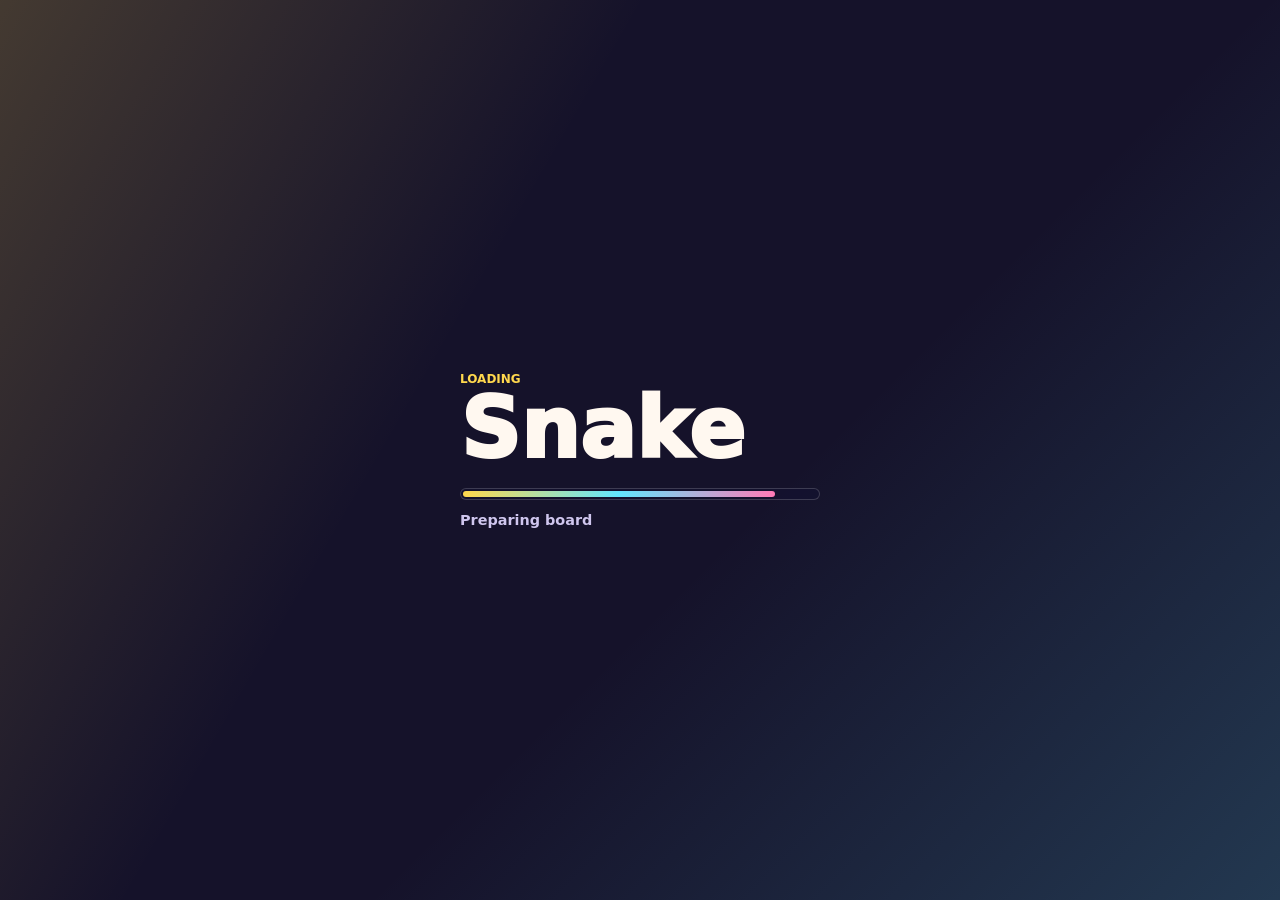
==== commit 3bd8544f: "always auto field size" ====
--- a/index.html
+++ b/index.html
@@ -122,7 +122,7 @@
               </label>
             </fieldset>
 
-            <fieldset class="setting-picker setting-picker--four">
+            <!--fieldset class="setting-picker setting-picker--four">
               <legend>Field size</legend>
               <label>
                 <input type="radio" name="fieldSize" value="auto" checked>
@@ -140,7 +140,7 @@
                 <input type="radio" name="fieldSize" value="large">
                 <span>Large</span>
               </label>
-            </fieldset>
+            </fieldset-->
 
             <fieldset class="setting-picker setting-picker--two setting-picker--wide">
               <legend>Theme</legend>
--- a/styles/common.css
+++ b/styles/common.css
@@ -18,7 +18,7 @@
   --key-border: rgba(255, 248, 240, 0.18);
   --key-border-strong: rgba(98, 230, 255, 0.42);
   --canvas-bg: #0d1020;
-  --canvas-grid: rgba(255, 248, 240, 0.16);
+  --canvas-checker: rgba(98, 230, 255, 0.04);
   --canvas-border: rgba(98, 230, 255, 0.48);
   --overlay-bg: rgba(12, 10, 28, 0.78);
   --dead-snake: #8580a1;
@@ -64,7 +64,7 @@
   --key-border: rgba(36, 27, 52, 0.16);
   --key-border-strong: rgba(17, 184, 218, 0.4);
   --canvas-bg: #fff9df;
-  --canvas-grid: rgba(70, 53, 92, 0.22);
+  --canvas-checker: rgba(244, 91, 154, 0.06);
   --canvas-border: rgba(244, 91, 154, 0.42);
   --overlay-bg: rgba(255, 247, 215, 0.82);
   --dead-snake: #a39ab0;
--- a/styles/setup.css
+++ b/styles/setup.css
@@ -265,7 +265,7 @@
 
 .color-swatch {
   width: 100%;
-  min-height: 36px;
+  aspect-ratio: 1;
   border: 1px solid var(--line);
   border-radius: var(--radius-small);
   background:
--- a/styles/game.css
+++ b/styles/game.css
@@ -138,6 +138,7 @@
 canvas {
   width: 100%;
   height: 100%;
+  border-radius: inherit;
   display: block;
 }
 
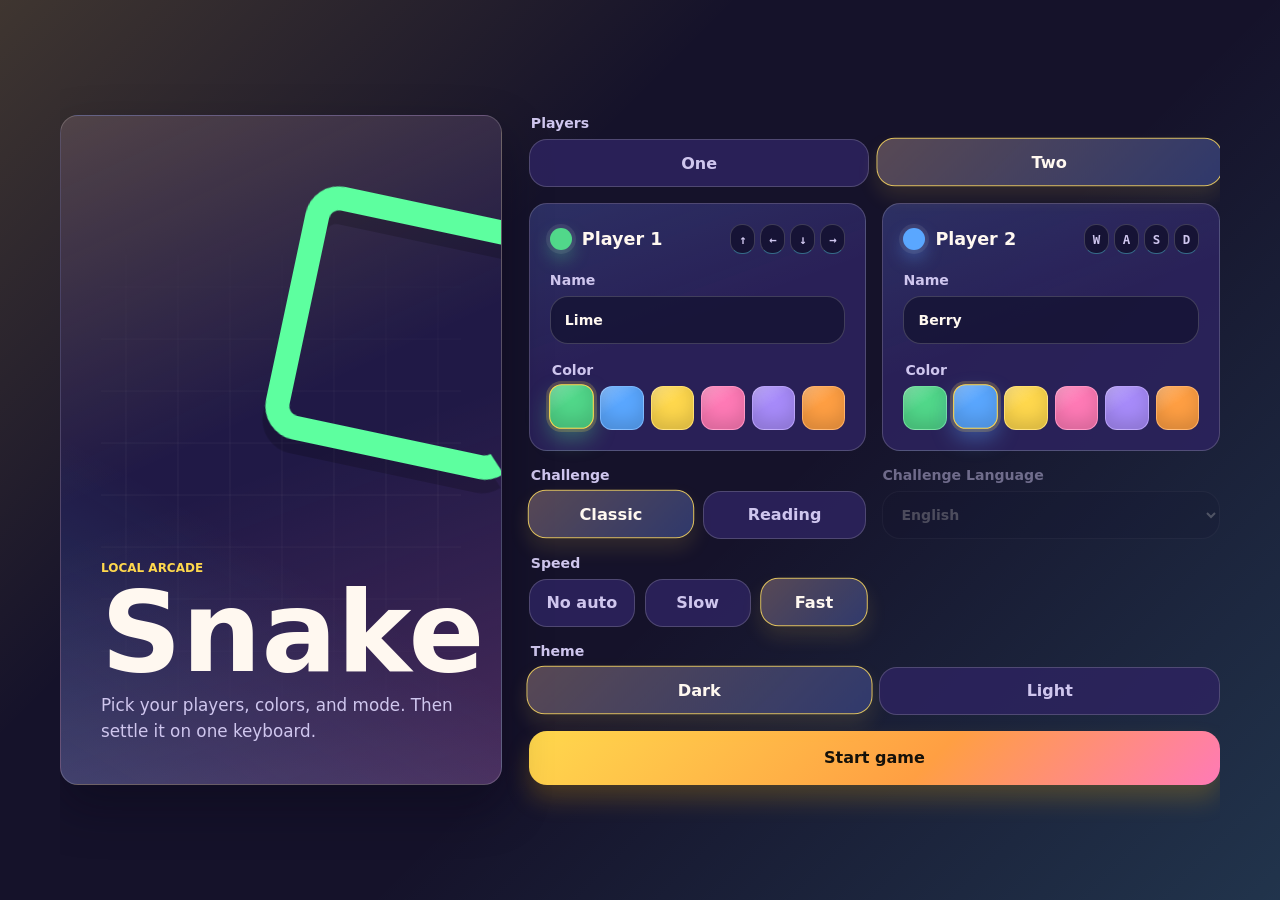
==== commit 2f0ae7fb: "version based caching" ====
--- a/index.html
+++ b/index.html
@@ -4,9 +4,10 @@
     <meta charset="utf-8">
     <meta name="viewport" content="width=device-width, initial-scale=1">
     <title>Local Snake</title>
-    <link rel="stylesheet" href="styles/common.css">
-    <link rel="stylesheet" href="styles/setup.css">
-    <link rel="stylesheet" href="styles/game.css">
+    <!-- Bump this version on deploy so GitHub Pages clients refresh cached assets. -->
+    <link rel="stylesheet" href="styles/common.css?v=20260630-1">
+    <link rel="stylesheet" href="styles/setup.css?v=20260630-1">
+    <link rel="stylesheet" href="styles/game.css?v=20260630-1">
   </head>
   <body>
     <div id="bootLoader" class="boot-loader" role="status" aria-live="polite" hidden>
@@ -205,6 +206,6 @@
       </section>
     </main>
 
-    <script src="src/boot.js"></script>
+    <script src="src/boot.js?v=20260630-1"></script>
   </body>
 </html>
--- a/styles/common.css
+++ b/styles/common.css
@@ -30,12 +30,12 @@
   --font-mono: ui-monospace, SFMono-Regular, Menlo, Monaco, Consolas, monospace;
   --page-max-width: 1160px;
   --page-gutter: 32px;
-  --page-padding-block: 32px;
+  --page-padding-block: clamp(12px, 4vh, 32px);
   --radius: 18px;
   --radius-small: 12px;
   --spring: 180ms cubic-bezier(0.2, 1.55, 0.35, 1);
-  --control-height: 48px;
-  --primary-button-height: 54px;
+  --control-height: clamp(40px, 6.5vh, 48px);
+  --primary-button-height: clamp(44px, 7vh, 54px);
   --icon-button-size: 46px;
   --title-size: clamp(3rem, 9vw, 7rem);
   --game-title-size: clamp(2.2rem, 7vw, 4.8rem);
@@ -80,7 +80,9 @@
 
 html,
 body {
+  height: 100%;
   min-height: 100%;
+  overflow: hidden;
 }
 
 body {
@@ -91,6 +93,14 @@
     linear-gradient(135deg, rgba(255, 216, 77, 0.18), transparent 34%),
     linear-gradient(315deg, rgba(98, 230, 255, 0.16), transparent 42%),
     var(--bg);
+  -webkit-user-select: none;
+  user-select: none;
+}
+
+input[type="text"],
+textarea {
+  -webkit-user-select: text;
+  user-select: text;
 }
 
 button,
@@ -123,11 +133,13 @@
 
 .shell {
   width: min(var(--page-max-width), calc(100% - var(--page-gutter)));
-  min-height: 100vh;
+  height: var(--visible-viewport-height, 100dvh);
+  min-height: 0;
   margin: 0 auto;
   padding: var(--page-padding-block) 0;
   display: grid;
   place-items: center;
+  overflow: hidden;
 }
 
 .setup-screen,
@@ -294,7 +306,7 @@
   }
 
   :root.is-phone-mode .shell {
-    min-height: var(--visible-viewport-height, 100svh);
+    height: var(--visible-viewport-height, 100svh);
   }
 
   .primary-button {
--- a/styles/setup.css
+++ b/styles/setup.css
@@ -1,7 +1,8 @@
 .setup-screen {
+  max-height: 100%;
   display: grid;
   grid-template-columns: minmax(260px, 0.78fr) minmax(320px, 1.22fr);
-  gap: 32px;
+  gap: clamp(12px, 3vh, 32px);
   align-items: stretch;
 }
 
@@ -65,7 +66,7 @@
 
 .setup-form {
   display: grid;
-  gap: 16px;
+  gap: clamp(8px, 2vh, 16px);
 }
 
 fieldset {
@@ -77,7 +78,7 @@
 .mode-picker,
 .setting-picker {
   display: grid;
-  gap: 10px;
+  gap: clamp(6px, 1.25vh, 10px);
 }
 
 .mode-picker {
@@ -99,7 +100,7 @@
 .mode-picker legend,
 .setting-picker legend {
   grid-column: 1 / -1;
-  margin-bottom: 8px;
+  margin-bottom: clamp(2px, 1vh, 8px);
   color: var(--muted);
   font-size: 0.88rem;
   font-weight: 700;
@@ -118,7 +119,7 @@
 
 .mode-picker span,
 .setting-picker span {
-  min-height: 48px;
+  min-height: clamp(38px, 6vh, 48px);
   border: 1px solid var(--line);
   border-radius: var(--radius);
   background: var(--surface);
@@ -149,7 +150,7 @@
 .settings-grid {
   display: grid;
   grid-template-columns: repeat(2, minmax(0, 1fr));
-  gap: 16px;
+  gap: clamp(8px, 2vh, 16px);
 }
 
 .setting-picker--wide {
@@ -163,19 +164,19 @@
 .player-grid {
   display: grid;
   grid-template-columns: repeat(2, minmax(0, 1fr));
-  gap: 16px;
+  gap: clamp(8px, 2vh, 16px);
 }
 
 .player-panel {
   min-width: 0;
-  padding: 20px;
+  padding: clamp(12px, 2.5vh, 20px);
   border: 1px solid var(--line);
   border-radius: var(--radius);
   background:
     linear-gradient(160deg, rgba(98, 230, 255, 0.08), transparent 48%),
     var(--surface);
   display: grid;
-  gap: 18px;
+  gap: clamp(8px, 2.25vh, 18px);
 }
 
 .player-panel:hover {
@@ -210,7 +211,7 @@
 
 .field {
   display: grid;
-  gap: 8px;
+  gap: clamp(5px, 1vh, 8px);
   color: var(--muted);
   font-size: 0.88rem;
   font-weight: 700;
@@ -244,7 +245,7 @@
 }
 
 .color-field legend {
-  margin-bottom: 8px;
+  margin-bottom: clamp(5px, 1vh, 8px);
 }
 
 .color-options {
@@ -330,12 +331,26 @@
 
 @media (max-width: 840px) {
   .setup-screen {
+    height: 100%;
     grid-template-columns: 1fr;
+    grid-template-rows: auto auto;
+    align-content: center;
   }
 
   .setup-copy {
-    min-height: 290px;
-    padding: 26px;
+    height: clamp(96px, 14vh, 140px);
+    min-height: 0;
+    padding: 18px 26px;
+    justify-content: center;
+  }
+
+  .setup-copy .lede {
+    display: none;
+  }
+
+  .setup-copy h1 {
+    margin-bottom: 0;
+    font-size: clamp(2.75rem, 10vw, 4rem);
   }
 
   .setup-copy::after {
@@ -347,11 +362,11 @@
   }
 
   .player-grid {
-    grid-template-columns: 1fr;
+    grid-template-columns: repeat(2, minmax(0, 1fr));
   }
 
   .settings-grid {
-    grid-template-columns: 1fr;
+    grid-template-columns: repeat(2, minmax(0, 1fr));
   }
 
   .setting-picker--wide {
@@ -375,9 +390,15 @@
   }
 
   .setup-copy {
-    min-height: 240px;
+    height: clamp(96px, 14vh, 140px);
+    min-height: 0;
+    padding: 18px;
     border-left: 1px solid var(--line);
     border-right: 1px solid var(--line);
+  }
+
+  .player-grid {
+    grid-template-columns: 1fr;
   }
 
   .setup-copy::after {
@@ -388,3 +409,28 @@
     right: -86px;
   }
 }
+
+@media (max-width: 840px) and (max-height: 650px) {
+  .setup-screen {
+    gap: 8px;
+  }
+
+  .setup-copy {
+    height: 48px;
+    padding: 8px 18px;
+  }
+
+  .setup-copy .eyebrow {
+    display: none;
+  }
+
+  .setup-copy h1 {
+    font-size: 2rem;
+  }
+}
+
+@media (max-width: 840px) and (max-height: 540px) {
+  .setup-copy {
+    display: none;
+  }
+}
